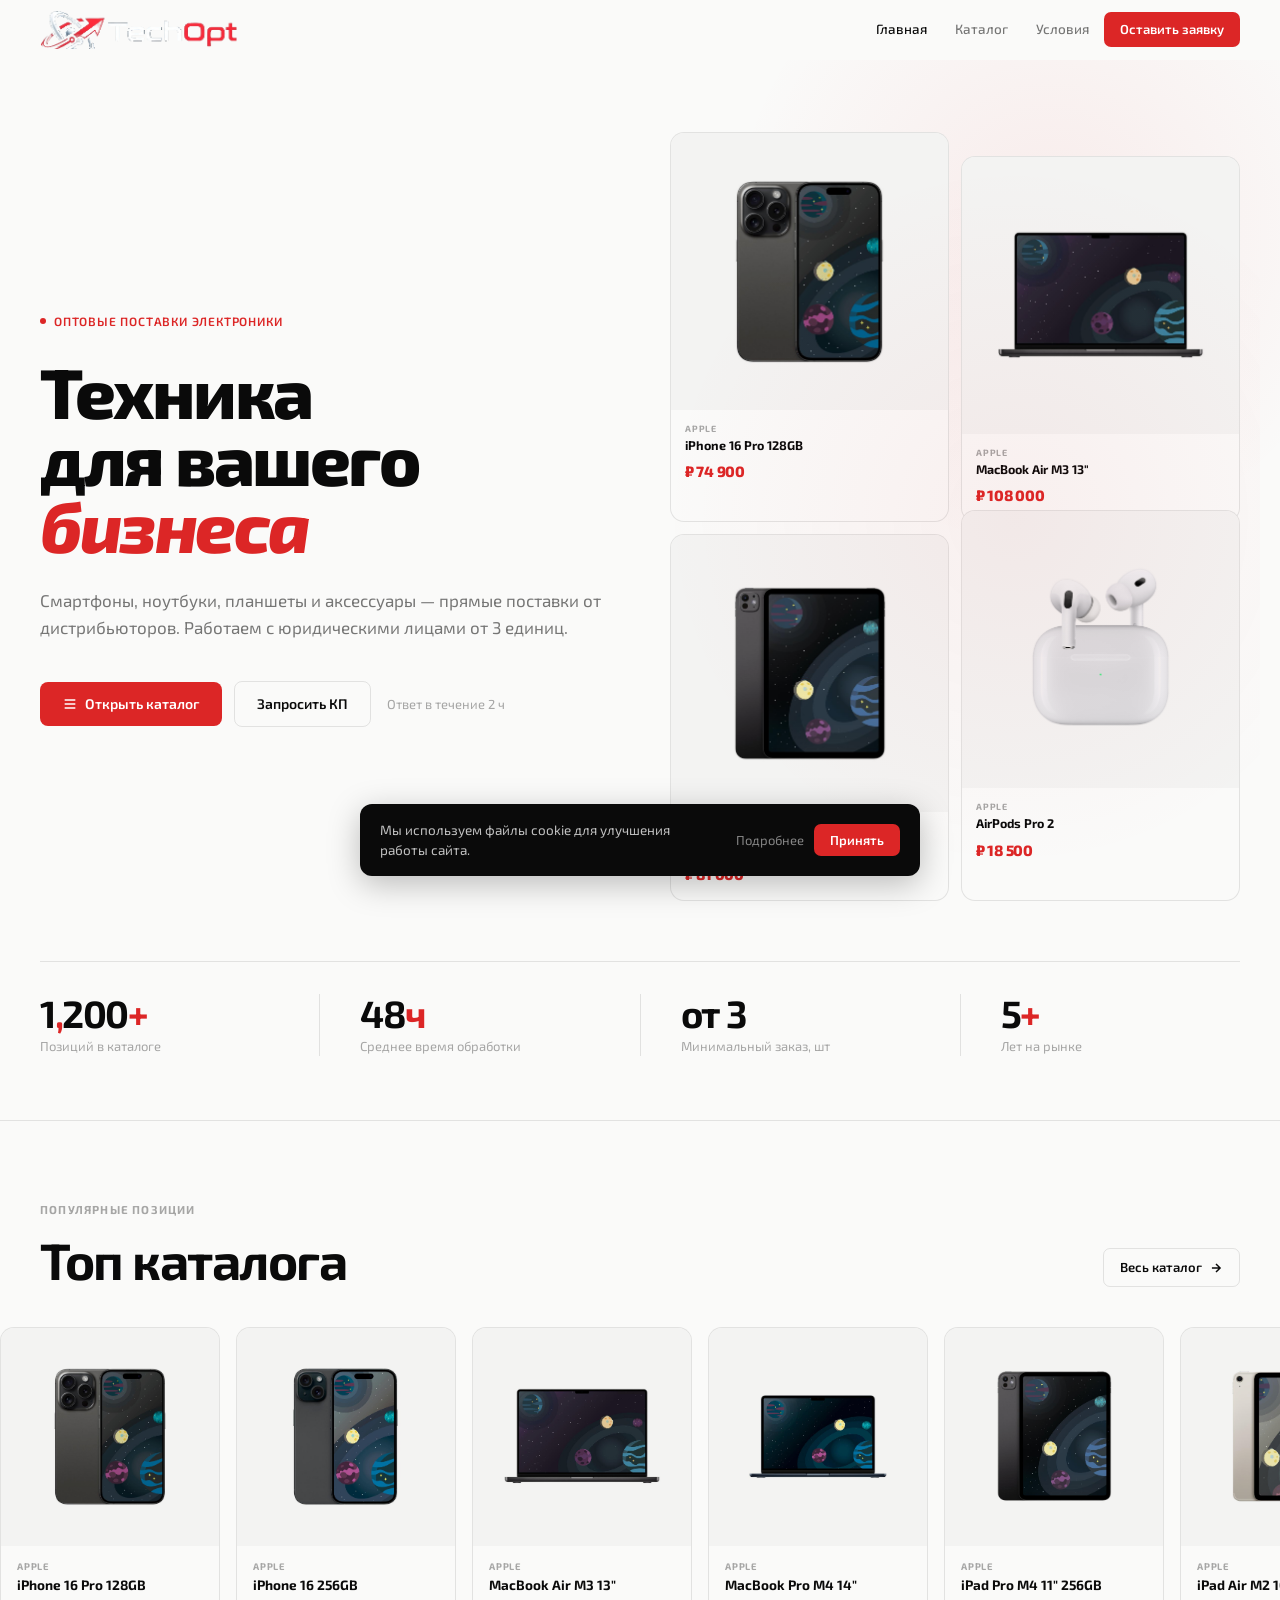
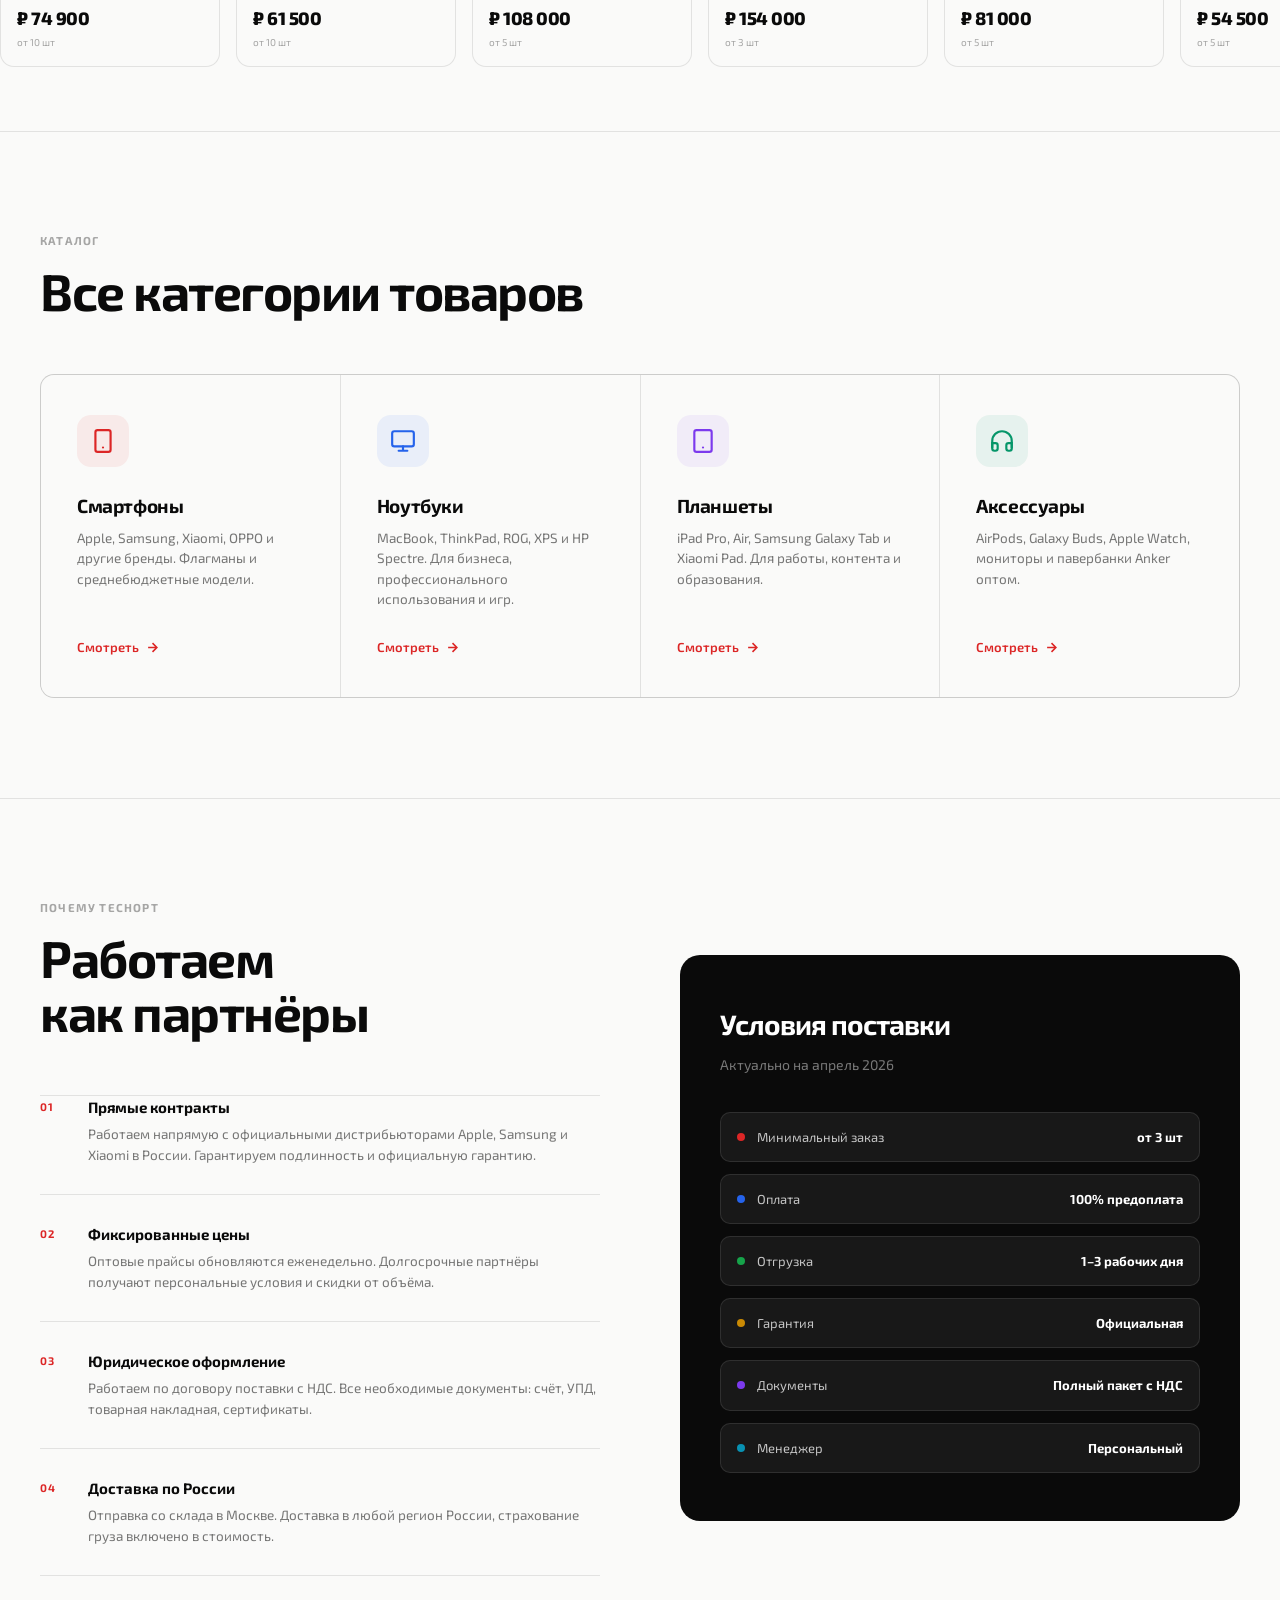
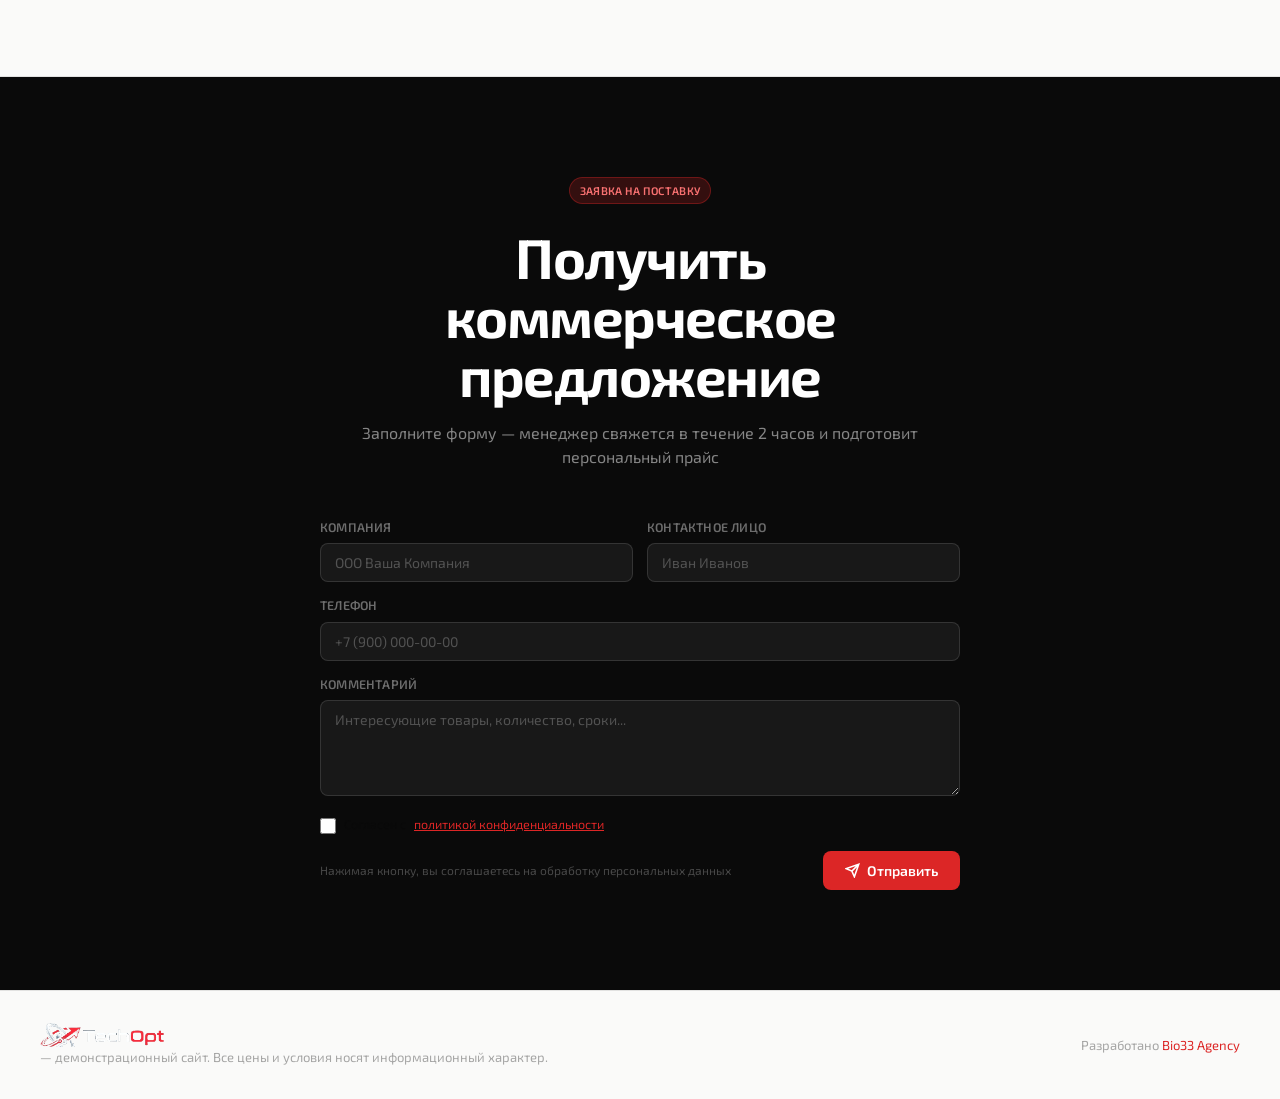
==== index.html @ 7bb4a8ce "init" ====
<!DOCTYPE html>
<html lang="ru">
<head>
  <meta charset="UTF-8"/>
  <meta name="viewport" content="width=device-width, initial-scale=1.0"/>
  <title>TechOpt — Оптовые поставки электроники</title>
  <meta name="description" content="Оптовый каталог электроники: смартфоны, ноутбуки, планшеты, аксессуары. Прямые поставки для юридических лиц."/>
  <link rel="preconnect" href="https://fonts.googleapis.com"/>
  <link rel="preconnect" href="https://fonts.gstatic.com" crossorigin/>
  <link href="https://fonts.googleapis.com/css2?family=Exo+2:ital,wght@0,300;0,400;0,500;0,600;0,700;0,800;1,700&display=swap" rel="stylesheet"/>
  <link rel="stylesheet" href="css/main.css"/>
  <link rel="icon" href="data:image/svg+xml,<svg xmlns='http://www.w3.org/2000/svg' viewBox='0 0 32 32'><rect width='32' height='32' rx='6' fill='%23DC2626'/><text x='50%25' y='54%25' dominant-baseline='middle' text-anchor='middle' font-family='Arial,sans-serif' font-weight='700' font-size='20' fill='white'>T</text></svg>"/>
  <meta property="og:title" content="TechOpt — Оптовые поставки электроники"/>
  <meta property="og:description" content="Оптовый каталог электроники: смартфоны, ноутбуки, планшеты, аксессуары. Прямые поставки для юридических лиц."/>
  <meta property="og:type" content="website"/>
  <style>
    /* ── PAGE SHELL ─────────────────────── */
    body { padding-top: 60px; }

    /* ── HERO ───────────────────────────── */
    .hero {
      min-height: calc(100svh - 60px);
      display: flex;
      flex-direction: column;
      justify-content: center;
      border-bottom: 1px solid var(--border);
      padding: 72px 0 64px;
      position: relative;
      overflow: hidden;
    }

    .hero::before {
      content: '';
      position: absolute;
      top: -180px; right: -120px;
      width: 700px; height: 700px;
      background: radial-gradient(circle, rgba(220,38,38,.07) 0%, transparent 65%);
      pointer-events: none;
    }

    .hero-wrap {
      max-width: 1320px;
      margin: 0 auto;
      padding: 0 40px;
      width: 100%;
    }

    /* 2-column grid */
    .hero-grid {
      display: grid;
      grid-template-columns: 1fr 1fr;
      gap: 60px;
      align-items: center;
    }

    .hero-eyebrow {
      display: inline-flex;
      align-items: center;
      gap: 8px;
      font-size: 12px;
      font-weight: 600;
      letter-spacing: .8px;
      text-transform: uppercase;
      color: var(--red);
      margin-bottom: 28px;
    }

    .hero-eyebrow-dot {
      width: 6px; height: 6px;
      background: var(--red);
      border-radius: 50%;
      animation: pulse 2s ease-in-out infinite;
    }

    @keyframes pulse {
      0%,100% { opacity: 1; transform: scale(1); }
      50% { opacity: .4; transform: scale(.7); }
    }

    .hero-h1 {
      font-size: clamp(44px, 5.5vw, 80px);
      font-weight: 800;
      line-height: .95;
      letter-spacing: -2.5px;
      color: var(--black);
      margin-bottom: 28px;
    }

    .hero-h1 em {
      font-style: italic;
      color: var(--red);
    }

    .hero-sub {
      font-size: 17px;
      color: var(--t2);
      line-height: 1.6;
      margin-bottom: 40px;
    }

    .hero-actions { display: flex; gap: 12px; flex-wrap: wrap; align-items: center; }

    .hero-note {
      font-size: 13px;
      color: var(--t3);
      margin-left: 4px;
    }

    /* RIGHT — product showcase */
    .hero-showcase {
      display: grid;
      grid-template-columns: 1fr 1fr;
      gap: 12px;
      position: relative;
    }

    .hero-showcase::before {
      content: '';
      position: absolute;
      inset: -20px;
      background: radial-gradient(circle at 60% 50%, rgba(220,38,38,.05) 0%, transparent 65%);
      pointer-events: none;
    }

    .hs-card {
      background: var(--white);
      border: 1px solid var(--border);
      border-radius: 14px;
      overflow: hidden;
      text-decoration: none;
      color: inherit;
      transition: transform .3s var(--ease), box-shadow .3s var(--ease), border-color .3s;
      display: flex;
      flex-direction: column;
    }

    .hs-card:hover {
      transform: translateY(-4px);
      box-shadow: 0 12px 36px rgba(0,0,0,.1);
      border-color: rgba(10,10,10,.18);
    }

    .hs-card:nth-child(2) { margin-top: 24px; }
    .hs-card:nth-child(4) { margin-top: -24px; }

    .hs-photo {
      background: var(--surface);
      aspect-ratio: 1;
      display: flex;
      align-items: center;
      justify-content: center;
      overflow: hidden;
    }

    .hs-photo img {
      width: 78%; height: 78%;
      object-fit: contain;
      mix-blend-mode: multiply;
      transition: transform .4s var(--ease);
    }

    .hs-card:hover .hs-photo img { transform: scale(1.08); }

    .hs-body { padding: 12px 14px 14px; }

    .hs-brand {
      font-size: 9px;
      font-weight: 700;
      letter-spacing: .8px;
      text-transform: uppercase;
      color: var(--t3);
      margin-bottom: 2px;
    }

    .hs-name {
      font-size: 12.5px;
      font-weight: 700;
      color: var(--black);
      line-height: 1.3;
      margin-bottom: 6px;
    }

    .hs-price {
      font-size: 15px;
      font-weight: 800;
      color: var(--red);
      letter-spacing: -.3px;
    }

    /* stats row */
    .hero-stats {
      display: flex;
      gap: 0;
      margin-top: 60px;
      border-top: 1px solid var(--border);
      padding-top: 32px;
    }

    .stat-item {
      flex: 1;
      padding-right: 40px;
      border-right: 1px solid var(--border);
    }

    .stat-item:last-child { border-right: none; padding-right: 0; padding-left: 40px; }
    .stat-item:not(:first-child):not(:last-child) { padding-left: 40px; }

    .stat-num {
      font-size: 38px;
      font-weight: 700;
      letter-spacing: -1.5px;
      color: var(--black);
      line-height: 1;
    }

    .stat-num span { color: var(--red); }

    .stat-label {
      font-size: 13px;
      color: var(--t3);
      margin-top: 4px;
    }

    /* ── FEATURED PRODUCTS ──────────────── */
    .featured-section {
      padding: 80px 0 0;
      border-bottom: 1px solid var(--border);
      overflow: hidden;
    }

    .featured-header {
      display: flex;
      align-items: flex-end;
      justify-content: space-between;
      gap: 20px;
      margin-bottom: 40px;
    }

    .featured-track-wrap {
      padding-bottom: 48px;
      position: relative;
    }

    .featured-track {
      display: flex;
      gap: 16px;
      padding: 0 40px 16px;
      overflow-x: auto;
      scroll-snap-type: x mandatory;
      -webkit-overflow-scrolling: touch;
      scrollbar-width: none;
    }

    .featured-track::-webkit-scrollbar { display: none; }

    .feat-card {
      min-width: 220px;
      max-width: 220px;
      background: var(--white);
      border: 1px solid var(--border);
      border-radius: 14px;
      overflow: hidden;
      text-decoration: none;
      color: inherit;
      scroll-snap-align: start;
      flex-shrink: 0;
      transition: border-color .25s var(--ease), box-shadow .25s var(--ease), transform .25s var(--ease);
    }

    .feat-card:hover {
      border-color: rgba(10,10,10,.18);
      box-shadow: 0 8px 32px rgba(0,0,0,.09);
      transform: translateY(-3px);
    }

    .feat-card-photo {
      background: var(--surface);
      aspect-ratio: 1;
      display: flex;
      align-items: center;
      justify-content: center;
      overflow: hidden;
    }

    .feat-card-icon {
      width: 75%;
      height: 75%;
      object-fit: contain;
      transition: transform .4s var(--ease);
      mix-blend-mode: multiply;
    }

    .feat-card:hover .feat-card-icon {
      transform: scale(1.08);
    }

    .feat-card-body {
      padding: 14px 16px 16px;
    }

    .feat-card-brand {
      font-size: 9.5px;
      font-weight: 700;
      letter-spacing: .8px;
      text-transform: uppercase;
      color: var(--t3);
      margin-bottom: 3px;
    }

    .feat-card-name {
      font-size: 13.5px;
      font-weight: 700;
      color: var(--black);
      line-height: 1.3;
      margin-bottom: 10px;
      transition: color .2s;
    }

    .feat-card:hover .feat-card-name { color: var(--red); }

    .feat-card-price {
      font-size: 18px;
      font-weight: 800;
      color: var(--black);
      letter-spacing: -.5px;
      transition: color .2s;
    }

    .feat-card:hover .feat-card-price { color: var(--red); }

    .feat-card-from {
      font-size: 10px;
      color: var(--t3);
      margin-top: 2px;
    }

    /* ── CATEGORIES ─────────────────────── */
    .cats-section {
      padding: 100px 0;
      border-bottom: 1px solid var(--border);
    }

    .section-label {
      font-size: 11.5px;
      font-weight: 700;
      letter-spacing: 1.2px;
      text-transform: uppercase;
      color: var(--t3);
      margin-bottom: 14px;
    }

    .section-title {
      font-size: clamp(32px, 4vw, 52px);
      font-weight: 700;
      letter-spacing: -1.5px;
      color: var(--black);
      line-height: 1.05;
      margin-bottom: 56px;
    }

    .cats-grid {
      display: grid;
      grid-template-columns: repeat(4, 1fr);
      gap: 1px;
      border: 1px solid var(--border);
      border-radius: 14px;
      overflow: hidden;
      background: var(--border);
    }

    .cat-card {
      background: var(--white);
      padding: 40px 36px;
      display: flex;
      flex-direction: column;
      gap: 0;
      text-decoration: none;
      transition: background .25s var(--ease);
      position: relative;
      overflow: hidden;
    }

    .cat-card::after {
      content: '';
      position: absolute;
      bottom: 0; left: 0; right: 0;
      height: 3px;
      background: var(--red);
      transform: scaleX(0);
      transform-origin: left;
      transition: transform .35s var(--ease);
    }

    .cat-card:hover { background: #F7F7F6; }
    .cat-card:hover::after { transform: scaleX(1); }

    .cat-icon {
      width: 52px; height: 52px;
      border-radius: 14px;
      display: grid;
      place-items: center;
      margin-bottom: 24px;
      font-size: 26px;
    }

    .cat-icon-sm { background: var(--red-dim); color: var(--red); }
    .cat-icon-nl { background: var(--blue-dim); color: var(--blue); }
    .cat-icon-pl { background: rgba(124,58,237,.07); color: #7C3AED; }
    .cat-icon-ac { background: rgba(5,150,105,.08); color: #059669; }

    .cat-name {
      font-size: 19px;
      font-weight: 700;
      color: var(--black);
      letter-spacing: -.4px;
      margin-bottom: 8px;
    }

    .cat-desc {
      font-size: 13.5px;
      color: var(--t2);
      line-height: 1.5;
      margin-bottom: 28px;
      flex: 1;
    }

    .cat-link {
      display: inline-flex;
      align-items: center;
      gap: 6px;
      font-size: 13px;
      font-weight: 600;
      color: var(--red);
    }

    .cat-link svg { transition: transform .25s var(--ease); }
    .cat-card:hover .cat-link svg { transform: translateX(4px); }

    /* ── WHY US ─────────────────────────── */
    .why-section {
      padding: 100px 0;
      border-bottom: 1px solid var(--border);
    }

    .why-grid {
      display: grid;
      grid-template-columns: 1fr 1fr;
      gap: 80px;
      align-items: center;
    }

    .why-items { display: flex; flex-direction: column; gap: 0; }

    .why-item {
      display: flex;
      gap: 20px;
      padding: 28px 0;
      border-bottom: 1px solid var(--border);
    }

    .why-item:first-child { padding-top: 0; border-top: 1px solid var(--border); }

    .why-num {
      font-size: 11px;
      font-weight: 700;
      color: var(--red);
      letter-spacing: .5px;
      min-width: 28px;
      padding-top: 2px;
    }

    .why-content-title {
      font-size: 15px;
      font-weight: 700;
      color: var(--black);
      margin-bottom: 5px;
    }

    .why-content-text { font-size: 13.5px; color: var(--t2); line-height: 1.55; }

    .why-visual {
      background: var(--black);
      border-radius: 20px;
      padding: 48px 40px;
      color: #fff;
    }

    .why-visual-title {
      font-size: 28px;
      font-weight: 700;
      letter-spacing: -1px;
      margin-bottom: 8px;
    }

    .why-visual-sub {
      font-size: 14px;
      color: rgba(255,255,255,.45);
      margin-bottom: 36px;
    }

    .why-visual-list {
      display: flex;
      flex-direction: column;
      gap: 12px;
    }

    .wv-row {
      display: flex;
      align-items: center;
      gap: 12px;
      background: rgba(255,255,255,.06);
      border: 1px solid rgba(255,255,255,.1);
      border-radius: 10px;
      padding: 14px 16px;
    }

    .wv-dot {
      width: 8px; height: 8px;
      border-radius: 50%;
      flex-shrink: 0;
    }

    .wv-row-text { font-size: 13px; color: rgba(255,255,255,.75); flex: 1; }
    .wv-row-val  { font-size: 13px; font-weight: 700; color: #fff; }

    /* ── FORM CTA ────────────────────────── */
    .cta-section {
      padding: 100px 0;
      background: var(--black);
      color: #fff;
    }

    .cta-inner {
      max-width: 640px;
      margin: 0 auto;
      text-align: center;
    }

    .cta-inner .badge-red {
      background: rgba(220,38,38,.2);
      border-color: rgba(220,38,38,.35);
      color: #f87171;
      margin-bottom: 24px;
    }

    .cta-h2 {
      font-size: clamp(32px, 5vw, 56px);
      font-weight: 700;
      letter-spacing: -1.5px;
      line-height: 1.05;
      margin-bottom: 16px;
    }

    .cta-sub {
      font-size: 16px;
      color: rgba(255,255,255,.5);
      margin-bottom: 48px;
    }

    .cta-form { text-align: left; }

    .cta-form .field label { color: rgba(255,255,255,.4); }

    .cta-form .field input,
    .cta-form .field textarea {
      background: rgba(255,255,255,.06);
      border-color: rgba(255,255,255,.12);
      color: #fff;
    }

    .cta-form .field input::placeholder,
    .cta-form .field textarea::placeholder { color: rgba(255,255,255,.25); }

    .cta-form .field input:focus,
    .cta-form .field textarea:focus {
      border-color: var(--red);
      box-shadow: 0 0 0 3px rgba(220,38,38,.2);
    }

    .cta-footer {
      display: flex;
      align-items: center;
      justify-content: space-between;
      gap: 16px;
      margin-top: 8px;
      flex-wrap: wrap;
    }

    .cta-note { font-size: 12px; color: rgba(255,255,255,.25); }

    @media (max-width: 1100px) {
      .hero-grid { gap: 32px; }
      .hero-h1 { font-size: clamp(40px, 5vw, 64px); }
    }

    @media (max-width: 900px) {
      .hero { padding: 56px 0 48px; }
      .hero-wrap { padding: 0 20px; }
      .hero-grid { grid-template-columns: 1fr; }
      .hero-showcase { display: none; }
      .hero-h1 { letter-spacing: -1.5px; }
      .hero-stats { flex-direction: column; gap: 24px; }
      .stat-item { border-right: none; border-bottom: 1px solid var(--border); padding: 0 0 20px !important; }
      .stat-item:last-child { border-bottom: none; padding-bottom: 0 !important; }
      .featured-section { padding: 60px 0 0; }
      .featured-track { padding: 0 20px 16px; }
      .featured-header { padding: 0 20px; }
      .cats-section, .why-section, .cta-section { padding: 64px 0; }
      .cats-grid { grid-template-columns: 1fr 1fr; }
      .why-grid { grid-template-columns: 1fr; gap: 40px; }
    }

    @media (max-width: 540px) {
      .cats-grid { grid-template-columns: 1fr; }
    }
  </style>
</head>
<body>

<!-- ══ HEADER ═════════════════════════════════════════════════ -->
<header class="site-header" id="header">
  <div class="header-inner">
    <a href="index.html" class="logo">
      <img src="img/logo.png" alt="TechOpt" class="logo-img"/>
    </a>

    <nav class="header-nav">
      <a href="index.html" class="active">Главная</a>
      <a href="catalog.html">Каталог</a>
      <a href="#order">Условия</a>
      <a href="#order" class="header-cta btn">Оставить заявку</a>
    </nav>
    <button class="nav-toggle" id="navToggle" aria-label="Меню" aria-expanded="false">
      <span></span><span></span><span></span>
    </button>
  </div>
</header>
<div class="nav-overlay" id="navOverlay">
  <nav class="nav-overlay-links">
    <a href="index.html" class="active">Главная</a>
    <a href="catalog.html">Каталог</a>
    <a href="#order">Условия</a>
    <a href="#order" class="header-cta btn">Оставить заявку</a>
  </nav>
</div>

<!-- ══ HERO ═══════════════════════════════════════════════════ -->
<section class="hero">
  <div class="hero-wrap">
    <div class="hero-grid">

      <!-- LEFT: text -->
      <div>
        <div class="hero-eyebrow reveal">
          <span class="hero-eyebrow-dot"></span>
          Оптовые поставки электроники
        </div>

        <h1 class="hero-h1 reveal" style="transition-delay:.08s">
          Техника<br/>для вашего<br/>
          <em>бизнеса</em>
        </h1>

        <p class="hero-sub reveal" style="transition-delay:.16s">
          Смартфоны, ноутбуки, планшеты и аксессуары —
          прямые поставки от дистрибьюторов. Работаем
          с юридическими лицами от 3 единиц.
        </p>

        <div class="hero-actions reveal" style="transition-delay:.22s">
          <a href="catalog.html" class="btn btn-red">
            <svg width="16" height="16" viewBox="0 0 24 24" fill="none" stroke="currentColor" stroke-width="2.5"><path d="M4 6h16M4 12h16M4 18h16"/></svg>
            Открыть каталог
          </a>
          <a href="#order" class="btn btn-outline">Запросить КП</a>
          <span class="hero-note">Ответ в&nbsp;течение&nbsp;2&nbsp;ч</span>
        </div>
      </div>

      <!-- RIGHT: product showcase (rendered by JS) -->
      <div class="hero-showcase reveal" style="transition-delay:.18s" id="heroShowcase"></div>

    </div><!-- /hero-grid -->

    <div class="hero-stats reveal" style="transition-delay:.3s">
      <div class="stat-item">
        <div class="stat-num">1<span>,</span>200<span>+</span></div>
        <div class="stat-label">Позиций в каталоге</div>
      </div>
      <div class="stat-item">
        <div class="stat-num">48<span>ч</span></div>
        <div class="stat-label">Среднее время обработки</div>
      </div>
      <div class="stat-item">
        <div class="stat-num">от&nbsp;3</div>
        <div class="stat-label">Минимальный заказ, шт</div>
      </div>
      <div class="stat-item">
        <div class="stat-num">5<span>+</span></div>
        <div class="stat-label">Лет на рынке</div>
      </div>
    </div>
  </div>
</section>

<!-- ══ FEATURED PRODUCTS ══════════════════════════════════════ -->
<section class="featured-section">
  <div class="wrap">
    <div class="featured-header reveal">
      <div>
        <div class="section-label">Популярные позиции</div>
        <div class="section-title" style="margin-bottom:0">Топ каталога</div>
      </div>
      <a href="catalog.html" class="btn btn-outline btn-sm" style="flex-shrink:0">
        Весь каталог
        <svg width="14" height="14" viewBox="0 0 24 24" fill="none" stroke="currentColor" stroke-width="2.5"><path d="M5 12h14M12 5l7 7-7 7"/></svg>
      </a>
    </div>
  </div>

  <div class="featured-track-wrap">
    <div class="featured-track" id="featuredTrack">
      <!-- rendered by JS -->
    </div>
  </div>
</section>

<!-- ══ CATEGORIES ════════════════════════════════════════════ -->
<section class="cats-section">
  <div class="wrap">
    <div class="section-label reveal">Каталог</div>
    <div class="section-title reveal" style="transition-delay:.06s">Все категории товаров</div>

    <div class="cats-grid reveal" style="transition-delay:.12s">
      <a href="catalog.html?cat=smartphones" class="cat-card">
        <div class="cat-icon cat-icon-sm">
          <svg width="26" height="26" viewBox="0 0 24 24" fill="none" stroke="currentColor" stroke-width="2" stroke-linecap="round"><rect x="5" y="2" width="14" height="20" rx="2"/><line x1="12" y1="18" x2="12.01" y2="18"/></svg>
        </div>
        <div class="cat-name">Смартфоны</div>
        <div class="cat-desc">Apple, Samsung, Xiaomi, OPPO и другие бренды. Флагманы и среднебюджетные модели.</div>
        <span class="cat-link">
          Смотреть
          <svg width="15" height="15" viewBox="0 0 24 24" fill="none" stroke="currentColor" stroke-width="2.5"><path d="M5 12h14M12 5l7 7-7 7"/></svg>
        </span>
      </a>

      <a href="catalog.html?cat=laptops" class="cat-card">
        <div class="cat-icon cat-icon-nl">
          <svg width="26" height="26" viewBox="0 0 24 24" fill="none" stroke="currentColor" stroke-width="2" stroke-linecap="round"><rect x="2" y="3" width="20" height="14" rx="2"/><path d="M8 21h8M12 17v4"/></svg>
        </div>
        <div class="cat-name">Ноутбуки</div>
        <div class="cat-desc">MacBook, ThinkPad, ROG, XPS и HP Spectre. Для бизнеса, профессионального использования и игр.</div>
        <span class="cat-link">
          Смотреть
          <svg width="15" height="15" viewBox="0 0 24 24" fill="none" stroke="currentColor" stroke-width="2.5"><path d="M5 12h14M12 5l7 7-7 7"/></svg>
        </span>
      </a>

      <a href="catalog.html?cat=tablets" class="cat-card">
        <div class="cat-icon cat-icon-pl">
          <svg width="26" height="26" viewBox="0 0 24 24" fill="none" stroke="currentColor" stroke-width="2" stroke-linecap="round"><rect x="4" y="2" width="16" height="20" rx="2"/><line x1="12" y1="18" x2="12.01" y2="18"/></svg>
        </div>
        <div class="cat-name">Планшеты</div>
        <div class="cat-desc">iPad Pro, Air, Samsung Galaxy Tab и Xiaomi Pad. Для работы, контента и образования.</div>
        <span class="cat-link">
          Смотреть
          <svg width="15" height="15" viewBox="0 0 24 24" fill="none" stroke="currentColor" stroke-width="2.5"><path d="M5 12h14M12 5l7 7-7 7"/></svg>
        </span>
      </a>

      <a href="catalog.html?cat=accessories" class="cat-card">
        <div class="cat-icon cat-icon-ac">
          <svg width="26" height="26" viewBox="0 0 24 24" fill="none" stroke="currentColor" stroke-width="2" stroke-linecap="round"><path d="M3 18v-6a9 9 0 0 1 18 0v6"/><path d="M21 19a2 2 0 0 1-2 2h-1a2 2 0 0 1-2-2v-3a2 2 0 0 1 2-2h3zM3 19a2 2 0 0 0 2 2h1a2 2 0 0 0 2-2v-3a2 2 0 0 0-2-2H3z"/></svg>
        </div>
        <div class="cat-name">Аксессуары</div>
        <div class="cat-desc">AirPods, Galaxy Buds, Apple Watch, мониторы и павербанки Anker оптом.</div>
        <span class="cat-link">
          Смотреть
          <svg width="15" height="15" viewBox="0 0 24 24" fill="none" stroke="currentColor" stroke-width="2.5"><path d="M5 12h14M12 5l7 7-7 7"/></svg>
        </span>
      </a>
    </div>
  </div>
</section>

<!-- ══ WHY US ════════════════════════════════════════════════ -->
<section class="why-section">
  <div class="wrap">
    <div class="why-grid">
      <div>
        <div class="section-label reveal">Почему TechOpt</div>
        <div class="section-title reveal" style="transition-delay:.06s">Работаем<br/>как партнёры</div>
        <div class="why-items reveal" style="transition-delay:.12s">
          <div class="why-item">
            <div class="why-num">01</div>
            <div>
              <div class="why-content-title">Прямые контракты</div>
              <div class="why-content-text">Работаем напрямую с официальными дистрибьюторами Apple, Samsung и Xiaomi в России. Гарантируем подлинность и официальную гарантию.</div>
            </div>
          </div>
          <div class="why-item">
            <div class="why-num">02</div>
            <div>
              <div class="why-content-title">Фиксированные цены</div>
              <div class="why-content-text">Оптовые прайсы обновляются еженедельно. Долгосрочные партнёры получают персональные условия и скидки от объёма.</div>
            </div>
          </div>
          <div class="why-item">
            <div class="why-num">03</div>
            <div>
              <div class="why-content-title">Юридическое оформление</div>
              <div class="why-content-text">Работаем по договору поставки с НДС. Все необходимые документы: счёт, УПД, товарная накладная, сертификаты.</div>
            </div>
          </div>
          <div class="why-item">
            <div class="why-num">04</div>
            <div>
              <div class="why-content-title">Доставка по России</div>
              <div class="why-content-text">Отправка со склада в Москве. Доставка в любой регион России, страхование груза включено в стоимость.</div>
            </div>
          </div>
        </div>
      </div>

      <div class="why-visual reveal" style="transition-delay:.18s">
        <div class="why-visual-title">Условия поставки</div>
        <div class="why-visual-sub">Актуально на апрель 2026</div>
        <div class="why-visual-list">
          <div class="wv-row">
            <div class="wv-dot" style="background:#DC2626"></div>
            <div class="wv-row-text">Минимальный заказ</div>
            <div class="wv-row-val">от 3 шт</div>
          </div>
          <div class="wv-row">
            <div class="wv-dot" style="background:#2563EB"></div>
            <div class="wv-row-text">Оплата</div>
            <div class="wv-row-val">100% предоплата</div>
          </div>
          <div class="wv-row">
            <div class="wv-dot" style="background:#16A34A"></div>
            <div class="wv-row-text">Отгрузка</div>
            <div class="wv-row-val">1–3 рабочих дня</div>
          </div>
          <div class="wv-row">
            <div class="wv-dot" style="background:#CA8A04"></div>
            <div class="wv-row-text">Гарантия</div>
            <div class="wv-row-val">Официальная</div>
          </div>
          <div class="wv-row">
            <div class="wv-dot" style="background:#7C3AED"></div>
            <div class="wv-row-text">Документы</div>
            <div class="wv-row-val">Полный пакет с НДС</div>
          </div>
          <div class="wv-row">
            <div class="wv-dot" style="background:#0891B2"></div>
            <div class="wv-row-text">Менеджер</div>
            <div class="wv-row-val">Персональный</div>
          </div>
        </div>
      </div>
    </div>
  </div>
</section>

<!-- ══ CTA FORM ═══════════════════════════════════════════════ -->
<section class="cta-section" id="order">
  <div class="wrap">
    <div class="cta-inner">
      <span class="badge badge-red reveal">Заявка на поставку</span>
      <h2 class="cta-h2 reveal" style="transition-delay:.06s">Получить<br/>коммерческое<br/>предложение</h2>
      <p class="cta-sub reveal" style="transition-delay:.12s">Заполните форму — менеджер свяжется в течение 2 часов и подготовит персональный прайс</p>

      <form class="cta-form reveal" id="orderForm" style="transition-delay:.18s">
        <input type="text" name="_hp" style="display:none" tabindex="-1" autocomplete="off"/>
        <div class="form-row" style="margin-bottom:14px">
          <div class="field">
            <label>Компания</label>
            <input type="text" id="company" placeholder="ООО Ваша Компания" required/>
          </div>
          <div class="field">
            <label>Контактное лицо</label>
            <input type="text" id="name" placeholder="Иван Иванов" required/>
          </div>
        </div>
        <div class="field" style="margin-bottom:14px">
          <label>Телефон</label>
          <input type="tel" id="phone" placeholder="+7 (900) 000-00-00" required/>
        </div>
        <div class="field" style="margin-bottom:20px">
          <label>Комментарий</label>
          <textarea id="comment" placeholder="Интересующие товары, количество, сроки..."></textarea>
        </div>
        <div class="form-status" id="formStatus"></div>
        <div style="margin-bottom:16px">
          <label class="privacy-check">
            <input type="checkbox" required/>
            Согласен с <a href="privacy.html" target="_blank">политикой конфиденциальности</a>
          </label>
        </div>
        <div class="cta-footer">
          <span class="cta-note">Нажимая кнопку, вы соглашаетесь на обработку персональных данных</span>
          <button type="submit" class="btn btn-red" id="submitBtn">
            <svg width="15" height="15" viewBox="0 0 24 24" fill="none" stroke="currentColor" stroke-width="2.5"><path d="M22 2 11 13M22 2 15 22l-4-9-9-4 20-7z"/></svg>
            Отправить
          </button>
        </div>
      </form>
    </div>
  </div>
</section>

<!-- ══ FOOTER ══════════════════════════════════════════════════ -->
<footer class="site-footer">
  <div class="footer-inner">
    <div class="footer-copy"><img src="img/logo.png" alt="TechOpt" style="height:24px;border-radius:5px;vertical-align:middle;margin-right:8px;"/> — демонстрационный сайт. Все цены и условия носят информационный характер.</div>
    <div class="footer-by">Разработано <a href="https://bio33.agency" target="_blank">Bio33 Agency</a></div>
  </div>
</footer>

<div class="cookie-banner" id="cookieBanner">
  <span>Мы используем файлы cookie для улучшения работы сайта.</span>
  <div class="cookie-actions">
    <a href="privacy.html" class="cookie-link">Подробнее</a>
    <button class="btn btn-red btn-sm" onclick="acceptCookies()">Принять</button>
  </div>
</div>

<button class="back-to-top" id="backToTop" aria-label="Наверх">
  <svg width="16" height="16" viewBox="0 0 24 24" fill="none" stroke="currentColor" stroke-width="2.5"><path d="M18 15l-6-6-6 6"/></svg>
</button>

<script src="js/app.js"></script>
<script src="js/data.js"></script>
<script>
// Scroll header
const header = document.getElementById('header');
window.addEventListener('scroll', () => {
  header.classList.toggle('scrolled', window.scrollY > 20);
}, { passive: true });

// Reveal on scroll
const ro = new IntersectionObserver((entries) => {
  entries.forEach(e => { if (e.isIntersecting) { e.target.classList.add('visible'); ro.unobserve(e.target); } });
}, { threshold: 0.1 });
document.querySelectorAll('.reveal').forEach(el => ro.observe(el));

// Hero showcase — 4 top products in 2×2 staggered grid
(function() {
  const picks = [
    PRODUCTS.find(p => p.cat === 'smartphones' && p.id === 1),
    PRODUCTS.find(p => p.cat === 'laptops'     && p.id === 9),
    PRODUCTS.find(p => p.cat === 'tablets'     && p.id === 15),
    PRODUCTS.find(p => p.cat === 'accessories' && p.id === 20),
  ].filter(Boolean);

  document.getElementById('heroShowcase').innerHTML = picks.map(p => `
    <a href="product.html?id=${p.id}" class="hs-card">
      <div class="hs-photo">
        <img src="${p.img}" alt="${p.brand} ${p.name}" loading="lazy"/>
      </div>
      <div class="hs-body">
        <div class="hs-brand">${p.brand}</div>
        <div class="hs-name">${p.name}</div>
        <div class="hs-price">₽ ${p.price}</div>
      </div>
    </a>
  `).join('');
})();

// Featured products
(function() {
  const catIcons = { smartphones:'📱', laptops:'💻', tablets:'📲', accessories:'🎧' };
  // Pick 2 from each category for variety
  const featured = ['smartphones','laptops','tablets','accessories']
    .flatMap(cat => PRODUCTS.filter(p => p.cat === cat).slice(0, 2));

  document.getElementById('featuredTrack').innerHTML = featured.map(p => `
    <a href="product.html?id=${p.id}" class="feat-card">
      <div class="feat-card-photo">
        <img class="feat-card-icon" src="${p.img}" alt="${p.brand} ${p.name}" loading="lazy"/>
      </div>
      <div class="feat-card-body">
        <div class="feat-card-brand">${p.brand}</div>
        <div class="feat-card-name">${p.name}</div>
        <div class="feat-card-price">₽ ${p.price}</div>
        <div class="feat-card-from">${p.from}</div>
      </div>
    </a>
  `).join('');

  // Drag-to-scroll
  const track = document.getElementById('featuredTrack');
  let isDown = false, startX, scrollLeft;
  track.addEventListener('mousedown', e => {
    isDown = true; track.style.cursor = 'grabbing';
    startX = e.pageX - track.offsetLeft;
    scrollLeft = track.scrollLeft;
  });
  track.addEventListener('mouseleave', () => { isDown = false; track.style.cursor = ''; });
  track.addEventListener('mouseup', () => { isDown = false; track.style.cursor = ''; });
  track.addEventListener('mousemove', e => {
    if (!isDown) return;
    e.preventDefault();
    const x = e.pageX - track.offsetLeft;
    track.scrollLeft = scrollLeft - (x - startX) * 1.5;
  });
})();

// Form submit
document.getElementById('orderForm').addEventListener('submit', async e => {
  e.preventDefault();
  const btn = document.getElementById('submitBtn');
  const status = document.getElementById('formStatus');
  btn.disabled = true; btn.textContent = 'Отправляем…';
  try {
    const res = await fetch('/api/send-telegram', {
      method: 'POST',
      headers: { 'Content-Type': 'application/json' },
      body: JSON.stringify({
        company: document.getElementById('company').value,
        name: document.getElementById('name').value,
        phone: document.getElementById('phone').value,
        comment: document.getElementById('comment').value,
        source: 'index',
        _hp: ''
      })
    });
    if (res.ok) {
      status.className = 'form-status ok';
      status.textContent = '✓ Заявка отправлена! Свяжемся в течение 2 часов.';
      document.getElementById('orderForm').reset();
    } else throw new Error();
  } catch {
    status.className = 'form-status err';
    status.textContent = '✗ Ошибка отправки. Позвоните нам напрямую.';
    btn.disabled = false; btn.textContent = 'Отправить';
  }
});
</script>
</body>
</html>
---- css/main.css ----
/* ─── RESET ─────────────────────────────────────────────────── */
*, *::before, *::after { box-sizing: border-box; margin: 0; padding: 0; }

/* ─── TOKENS ────────────────────────────────────────────────── */
:root {
  --white:   #FAFAF9;
  --black:   #0A0A0A;
  --red:     #DC2626;
  --red-d:   #B91C1C;
  --red-dim: rgba(220,38,38,.07);
  --red-mid: rgba(220,38,38,.15);
  --blue:    #2563EB;
  --blue-d:  #1D4ED8;
  --blue-dim:rgba(37,99,235,.08);
  --green:   #16A34A;
  --green-dim:rgba(22,163,74,.1);
  --yellow-dim:rgba(202,138,4,.1);
  --yellow:  #CA8A04;

  --t1: #0A0A0A;
  --t2: rgba(10,10,10,.55);
  --t3: rgba(10,10,10,.35);
  --t4: rgba(10,10,10,.18);

  --border:  rgba(10,10,10,.1);
  --border2: rgba(10,10,10,.06);
  --surface: #F3F3F2;

  --radius:  10px;
  --font: 'Exo 2', sans-serif;
  --ease: cubic-bezier(0.16, 1, 0.3, 1);
  --ease2: cubic-bezier(0.25, 1, 0.5, 1);
}

/* ─── BASE ──────────────────────────────────────────────────── */
html { scroll-behavior: smooth; }

body {
  font-family: var(--font);
  background: var(--white);
  color: var(--t1);
  line-height: 1.55;
  -webkit-font-smoothing: antialiased;
}

::selection { background: var(--red); color: #fff; }

img { display: block; max-width: 100%; }

a { color: inherit; text-decoration: none; }

/* ─── HEADER ────────────────────────────────────────────────── */
.site-header {
  position: fixed;
  top: 0; left: 0; right: 0;
  z-index: 200;
  height: 60px;
  display: flex;
  align-items: center;
  padding: 0 40px;
  border-bottom: 1px solid transparent;
  transition: background .35s var(--ease), border-color .35s var(--ease);
}

.site-header.scrolled {
  background: rgba(250,250,249,.94);
  backdrop-filter: blur(16px);
  -webkit-backdrop-filter: blur(16px);
  border-bottom-color: var(--border);
}

.header-inner {
  width: 100%;
  max-width: 1320px;
  margin: 0 auto;
  display: flex;
  align-items: center;
  justify-content: space-between;
  gap: 24px;
}

.logo {
  display: flex;
  align-items: center;
  flex-shrink: 0;
}

.logo-img {
  height: 38px;
  width: auto;
  border-radius: 8px;
  display: block;
  transition: opacity .2s;
}

.logo:hover .logo-img { opacity: .88; }

.header-nav {
  display: flex;
  align-items: center;
  gap: 2px;
}

.header-nav a {
  font-size: 13.5px;
  font-weight: 500;
  color: var(--t2);
  padding: 6px 13px;
  border-radius: 6px;
  transition: color .2s, background .2s;
}

.header-nav a:hover { color: var(--t1); background: var(--surface); }
.header-nav a.active { color: var(--t1); }

.header-cta {
  background: var(--red) !important;
  color: #fff !important;
  font-size: 13px !important;
  font-weight: 600 !important;
  padding: 7px 16px !important;
  border-radius: 7px !important;
  transition: background .2s var(--ease) !important;
}

.header-cta:hover { background: var(--red-d) !important; }

/* ─── BUTTONS ───────────────────────────────────────────────── */
.btn {
  display: inline-flex;
  align-items: center;
  gap: 7px;
  font-family: var(--font);
  font-size: 14px;
  font-weight: 600;
  padding: 11px 22px;
  border-radius: 8px;
  border: none;
  cursor: pointer;
  text-decoration: none;
  transition: all .25s var(--ease);
  white-space: nowrap;
}

.btn-red { background: var(--red); color: #fff; }
.btn-red:hover { background: var(--red-d); transform: translateY(-1px); }

.btn-dark { background: var(--black); color: #fff; }
.btn-dark:hover { background: #1a1a1a; transform: translateY(-1px); }

.btn-outline {
  background: transparent;
  color: var(--t1);
  border: 1px solid var(--border);
}
.btn-outline:hover { border-color: var(--t2); background: var(--surface); }

.btn-ghost {
  background: var(--surface);
  color: var(--t1);
  border: 1px solid var(--border2);
}
.btn-ghost:hover { background: #ebebea; }

.btn-sm { font-size: 13px; padding: 8px 16px; border-radius: 7px; }

/* ─── BADGE / TAG ───────────────────────────────────────────── */
.badge {
  display: inline-flex;
  align-items: center;
  gap: 5px;
  font-size: 11px;
  font-weight: 600;
  letter-spacing: .3px;
  text-transform: uppercase;
  padding: 4px 10px;
  border-radius: 100px;
}

.badge-red   { background: var(--red-dim); color: var(--red); border: 1px solid rgba(220,38,38,.2); }
.badge-blue  { background: var(--blue-dim); color: var(--blue); border: 1px solid rgba(37,99,235,.2); }
.badge-green { background: var(--green-dim); color: var(--green); }
.badge-yellow{ background: var(--yellow-dim); color: var(--yellow); }

.tag {
  display: inline-flex;
  font-size: 11px;
  font-weight: 500;
  color: var(--t2);
  background: var(--surface);
  border: 1px solid var(--border2);
  padding: 3px 9px;
  border-radius: 5px;
}

/* ─── DIVIDER ───────────────────────────────────────────────── */
.divider { height: 1px; background: var(--border); }

/* ─── CONTAINER ─────────────────────────────────────────────── */
.wrap {
  max-width: 1320px;
  margin: 0 auto;
  padding: 0 40px;
}

/* ─── FORMS ─────────────────────────────────────────────────── */
.field { display: flex; flex-direction: column; gap: 6px; }

.field label {
  font-size: 12.5px;
  font-weight: 600;
  color: var(--t2);
  letter-spacing: .2px;
  text-transform: uppercase;
}

.field input,
.field textarea,
.field select {
  background: var(--white);
  border: 1px solid var(--border);
  border-radius: 8px;
  color: var(--t1);
  font-family: var(--font);
  font-size: 14px;
  padding: 10px 14px;
  outline: none;
  transition: border-color .2s;
  width: 100%;
}

.field input::placeholder,
.field textarea::placeholder { color: var(--t3); }

.field input:focus,
.field textarea:focus { border-color: var(--red); box-shadow: 0 0 0 3px var(--red-dim); }

.field textarea { resize: vertical; min-height: 96px; }

.form-row { display: grid; grid-template-columns: 1fr 1fr; gap: 14px; }

.form-status {
  display: none;
  padding: 11px 15px;
  border-radius: 8px;
  font-size: 13.5px;
  font-weight: 500;
}
.form-status.ok {
  display: block;
  background: var(--green-dim);
  border: 1px solid rgba(22,163,74,.25);
  color: var(--green);
}
.form-status.err {
  display: block;
  background: var(--red-dim);
  border: 1px solid rgba(220,38,38,.25);
  color: var(--red);
}

/* ─── FOOTER ────────────────────────────────────────────────── */
.site-footer {
  border-top: 1px solid var(--border);
  padding: 32px 40px;
}

.footer-inner {
  max-width: 1320px;
  margin: 0 auto;
  display: flex;
  align-items: center;
  justify-content: space-between;
  gap: 20px;
  flex-wrap: wrap;
}

.footer-copy { font-size: 13px; color: var(--t3); }
.footer-copy strong { color: var(--t2); }
.footer-by  { font-size: 13px; color: var(--t3); }
.footer-by a { color: var(--red); }
.footer-by a:hover { text-decoration: underline; }

/* ─── REVEAL ANIMATION ──────────────────────────────────────── */
.reveal {
  opacity: 0;
  transform: translateY(22px);
  transition: opacity .7s var(--ease), transform .7s var(--ease);
}
.reveal.visible { opacity: 1; transform: translateY(0); }

/* ─── PRIVACY CHECKBOX ──────────────────────────────────────────── */
.privacy-check {
  display: flex;
  align-items: flex-start;
  gap: 8px;
  font-size: 12.5px;
  color: var(--t2);
  cursor: pointer;
  line-height: 1.5;
}

.privacy-check input[type="checkbox"] {
  width: 16px;
  height: 16px;
  min-width: 16px;
  margin-top: 2px;
  accent-color: var(--red);
  cursor: pointer;
}

.privacy-check a {
  color: var(--red);
  text-decoration: underline;
}

/* ─── MOBILE NAV TOGGLE ─────────────────────────────────────────── */
.nav-toggle {
  display: none;
  flex-direction: column;
  justify-content: center;
  align-items: center;
  gap: 5px;
  width: 40px;
  height: 40px;
  background: none;
  border: none;
  cursor: pointer;
  padding: 4px;
  border-radius: 6px;
  transition: background .2s;
  flex-shrink: 0;
}

.nav-toggle:hover { background: var(--surface); }

.nav-toggle span {
  display: block;
  width: 22px;
  height: 2px;
  background: var(--t1);
  border-radius: 2px;
  transition: transform .3s var(--ease), opacity .3s, width .3s var(--ease);
  transform-origin: center;
}

/* X state when nav open */
.nav-open .nav-toggle span:nth-child(1) { transform: translateY(7px) rotate(45deg); }
.nav-open .nav-toggle span:nth-child(2) { opacity: 0; width: 0; }
.nav-open .nav-toggle span:nth-child(3) { transform: translateY(-7px) rotate(-45deg); }

/* ─── NAV OVERLAY ───────────────────────────────────────────────── */
.nav-overlay {
  display: none;
  position: fixed;
  inset: 60px 0 0 0;
  z-index: 199;
  background: rgba(250,250,249,.97);
  backdrop-filter: blur(16px);
  -webkit-backdrop-filter: blur(16px);
  border-top: 1px solid var(--border);
  opacity: 0;
  transform: translateY(-8px);
  transition: opacity .3s var(--ease), transform .3s var(--ease);
  pointer-events: none;
  overflow-y: auto;
}

.nav-open .nav-overlay {
  opacity: 1;
  transform: translateY(0);
  pointer-events: auto;
}

.nav-overlay-links {
  display: flex;
  flex-direction: column;
  padding: 32px 24px;
  gap: 4px;
}

.nav-overlay-links a {
  font-size: 18px;
  font-weight: 600;
  color: var(--t1);
  padding: 14px 16px;
  border-radius: 8px;
  transition: background .2s, color .2s;
}

.nav-overlay-links a:hover { background: var(--surface); }
.nav-overlay-links a.active { color: var(--red); }

.nav-overlay-links .header-cta {
  margin-top: 12px;
  background: var(--red) !important;
  color: #fff !important;
  text-align: center;
  justify-content: center;
  font-size: 15px !important;
  padding: 14px 20px !important;
}

/* ─── BACK TO TOP ───────────────────────────────────────────────── */
.back-to-top {
  position: fixed;
  bottom: 32px;
  right: 32px;
  z-index: 300;
  width: 44px;
  height: 44px;
  background: var(--black);
  color: #fff;
  border: none;
  border-radius: 50%;
  cursor: pointer;
  display: flex;
  align-items: center;
  justify-content: center;
  box-shadow: 0 4px 16px rgba(0,0,0,.2);
  opacity: 0;
  transform: translateY(16px);
  transition: opacity .3s var(--ease), transform .3s var(--ease), background .2s;
  pointer-events: none;
}

.back-to-top.visible {
  opacity: 1;
  transform: translateY(0);
  pointer-events: auto;
}

.back-to-top:hover { background: var(--red); }

/* ─── COOKIE BANNER ─────────────────────────────────────────────── */
.cookie-banner {
  position: fixed;
  bottom: 24px;
  left: 50%;
  transform: translateX(-50%) translateY(120%);
  z-index: 400;
  background: var(--black);
  color: #fff;
  border-radius: 12px;
  padding: 16px 20px;
  display: flex;
  align-items: center;
  gap: 20px;
  max-width: 560px;
  width: calc(100% - 48px);
  box-shadow: 0 8px 32px rgba(0,0,0,.25);
  transition: transform .4s var(--ease);
  font-size: 13.5px;
}

.cookie-banner.visible {
  transform: translateX(-50%) translateY(0);
}

.cookie-banner span { flex: 1; color: rgba(255,255,255,.75); line-height: 1.5; }

.cookie-actions {
  display: flex;
  align-items: center;
  gap: 10px;
  flex-shrink: 0;
}

.cookie-link {
  font-size: 13px;
  color: rgba(255,255,255,.5);
  white-space: nowrap;
  transition: color .2s;
}

.cookie-link:hover { color: rgba(255,255,255,.85); }

/* ─── RESPONSIVE ────────────────────────────────────────────── */
@media (max-width: 900px) {
  .wrap { padding: 0 20px; }
  .site-header { padding: 0 20px; }
  .site-footer { padding: 28px 20px; }
  .form-row { grid-template-columns: 1fr; }
  .header-nav { display: none; }
  .nav-toggle { display: flex; }
  .nav-overlay { display: block; }
  .back-to-top { bottom: 24px; right: 20px; }
}

@media (max-width: 480px) {
  .cookie-banner { flex-direction: column; align-items: flex-start; gap: 12px; }
  .cookie-actions { width: 100%; justify-content: flex-end; }
}
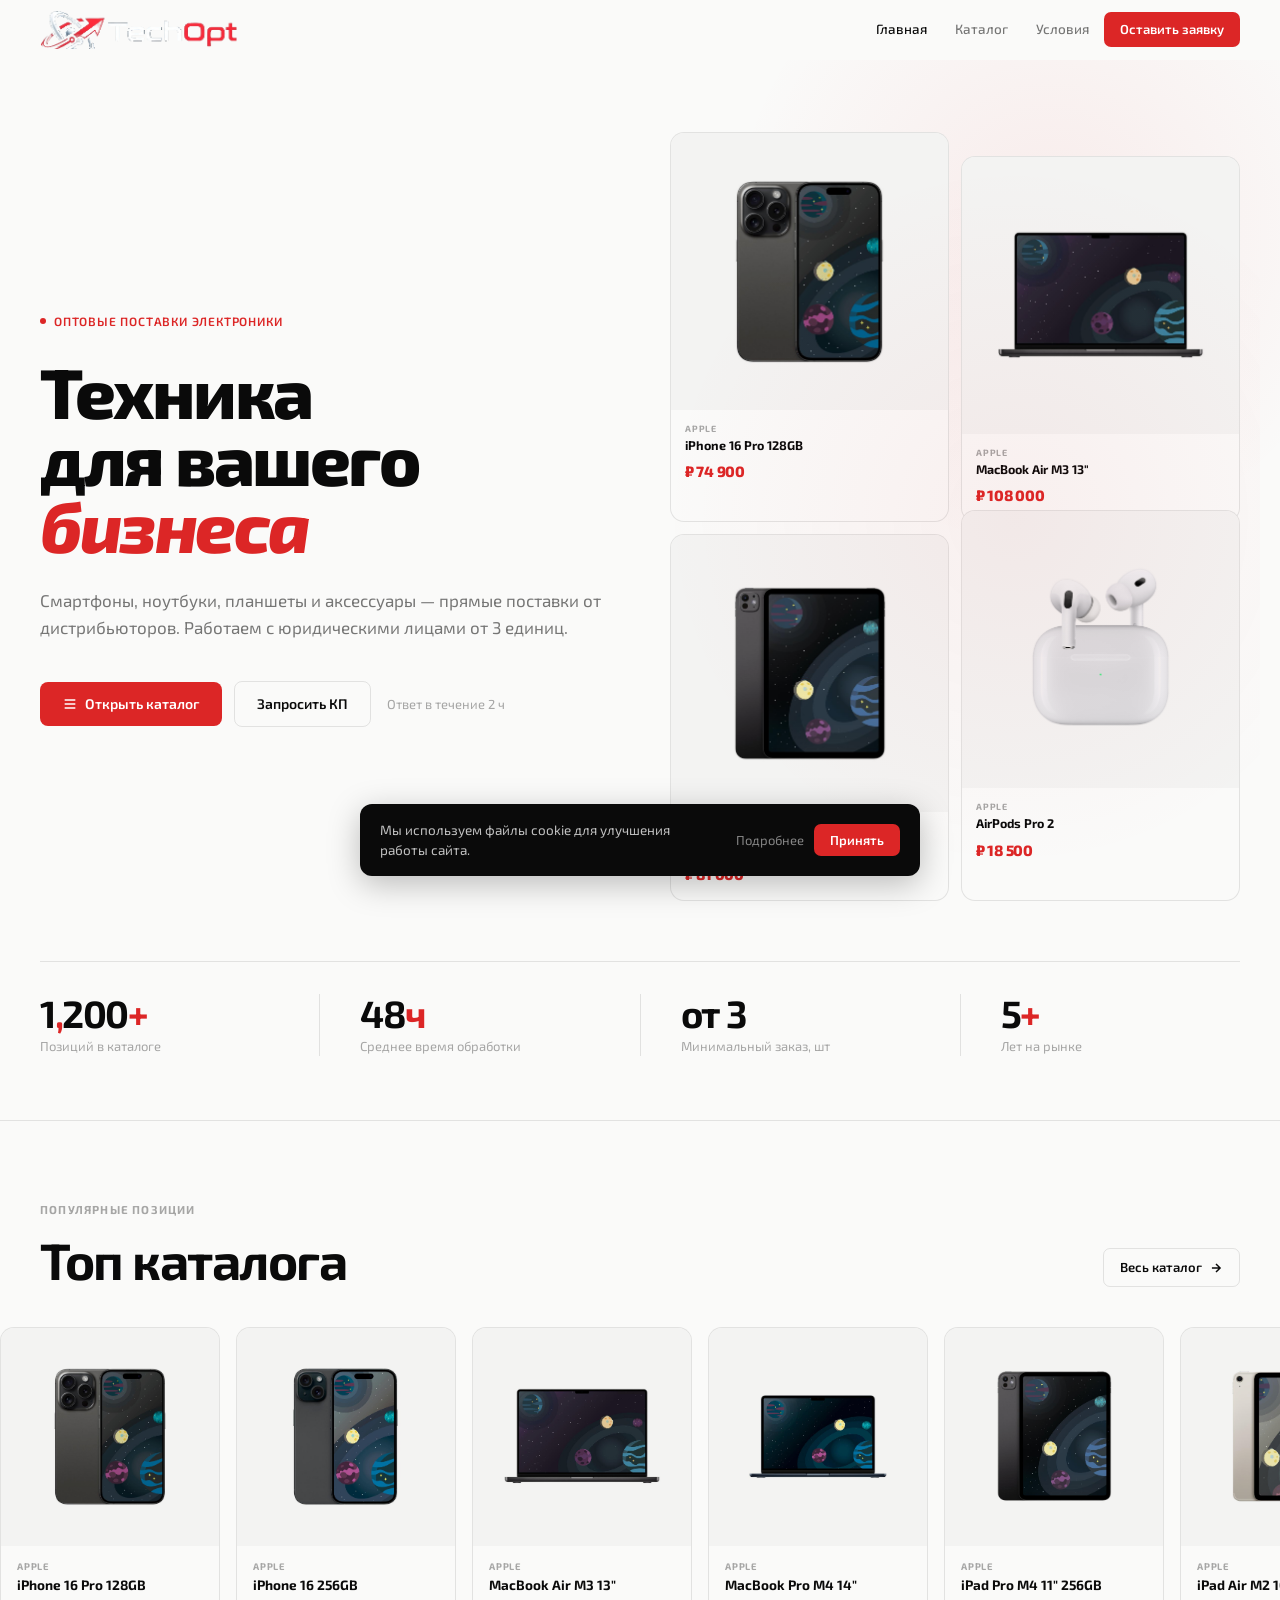
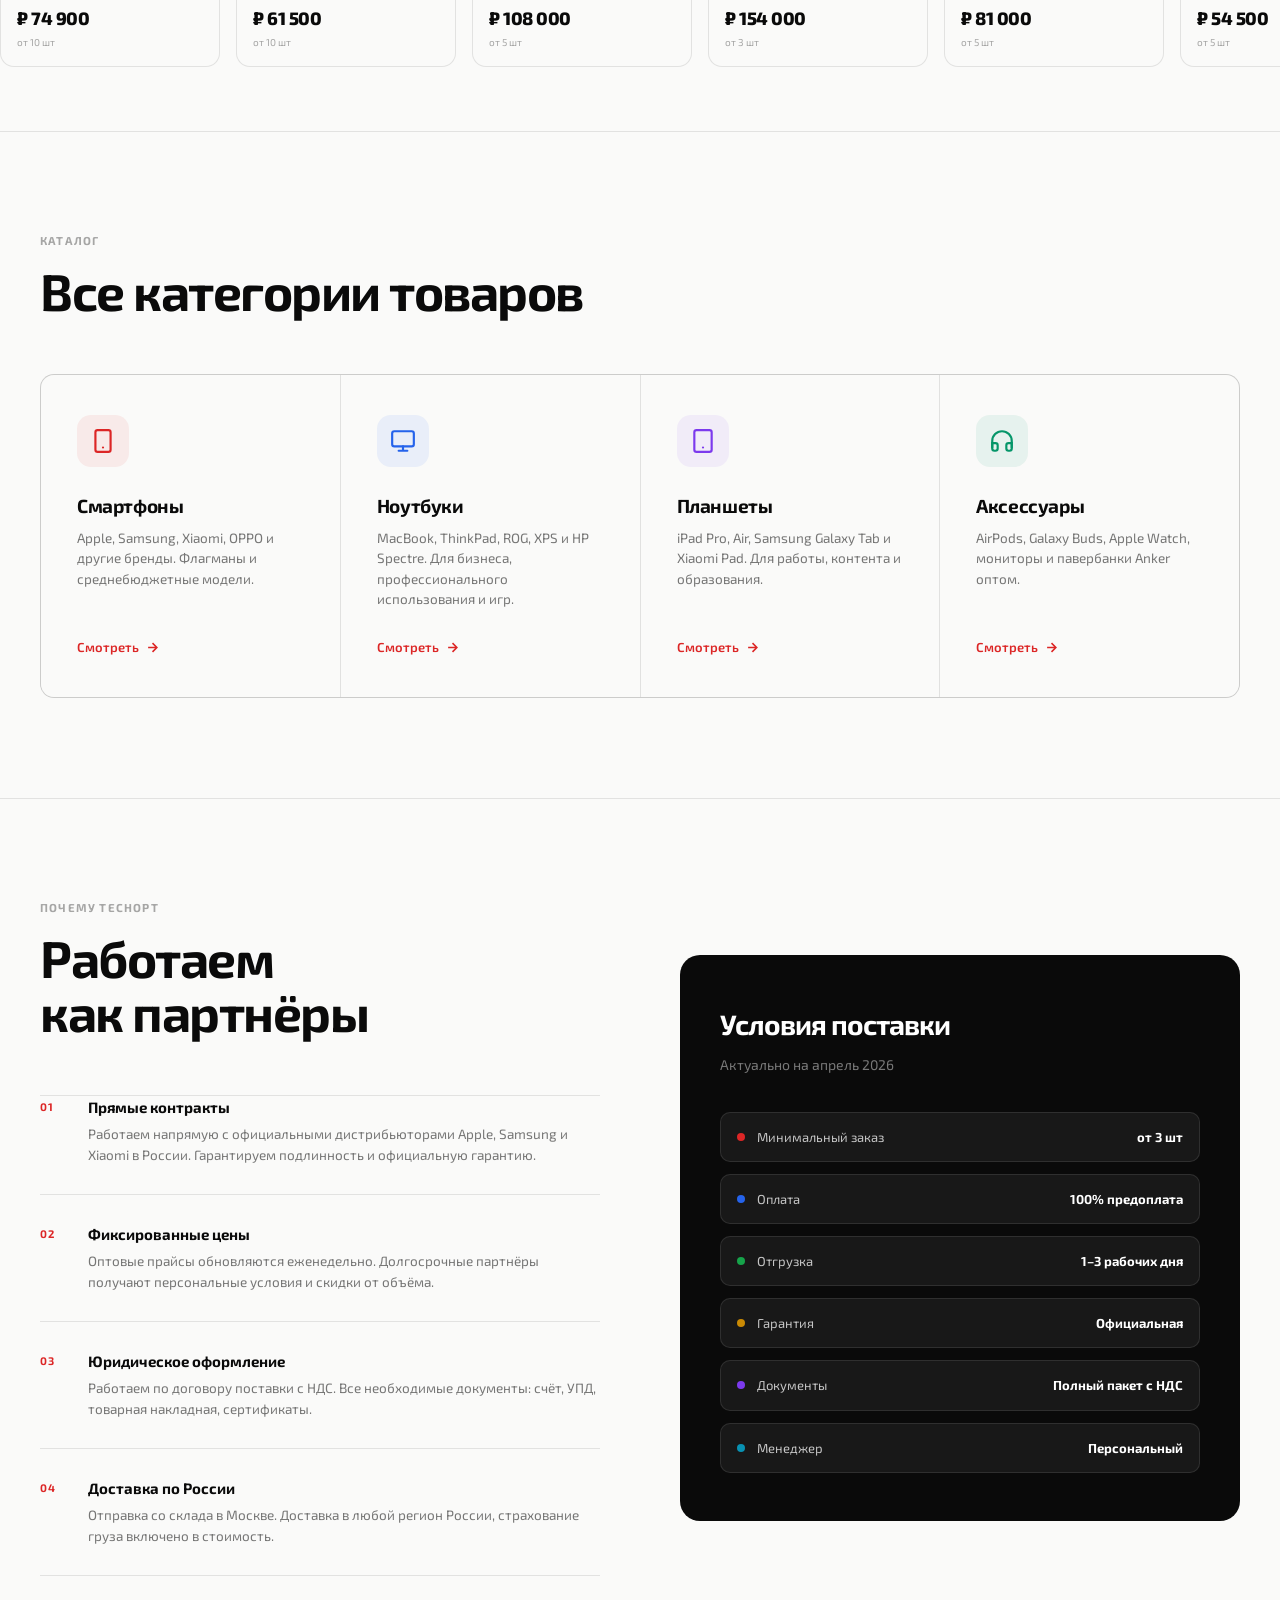
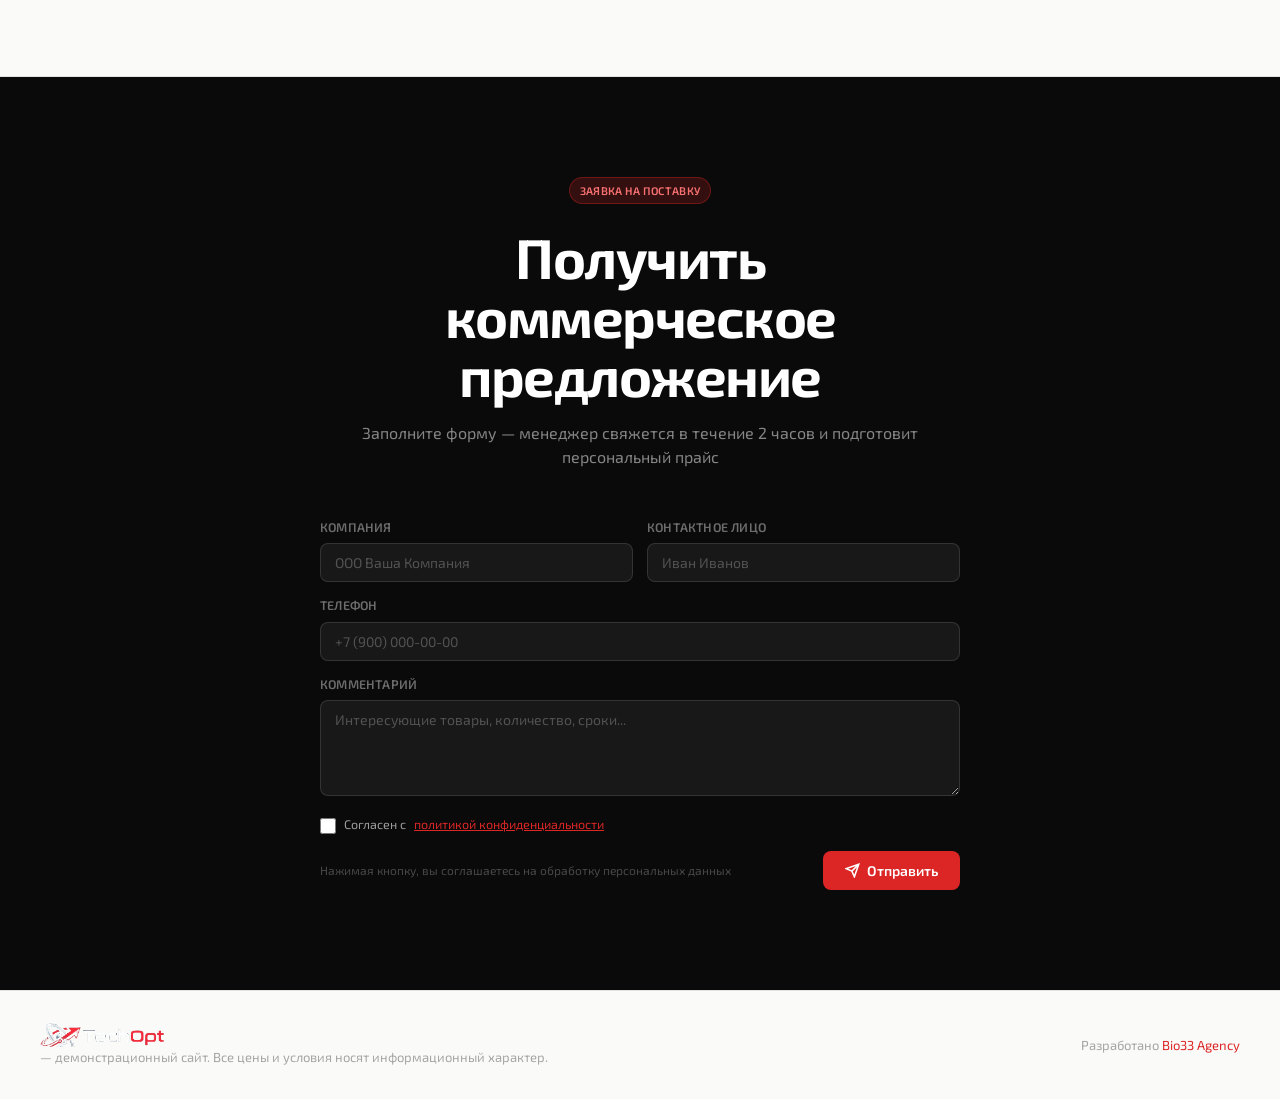
==== commit 6b73c164: "initial: techopt site" ====
--- a/index.html
+++ b/index.html
@@ -529,6 +529,8 @@
       background: var(--black);
       color: #fff;
     }
+    .cta-section .privacy-check { color: rgba(255,255,255,.6); }
+    .cta-section .privacy-check a { color: var(--red); }
 
     .cta-inner {
       max-width: 640px;
